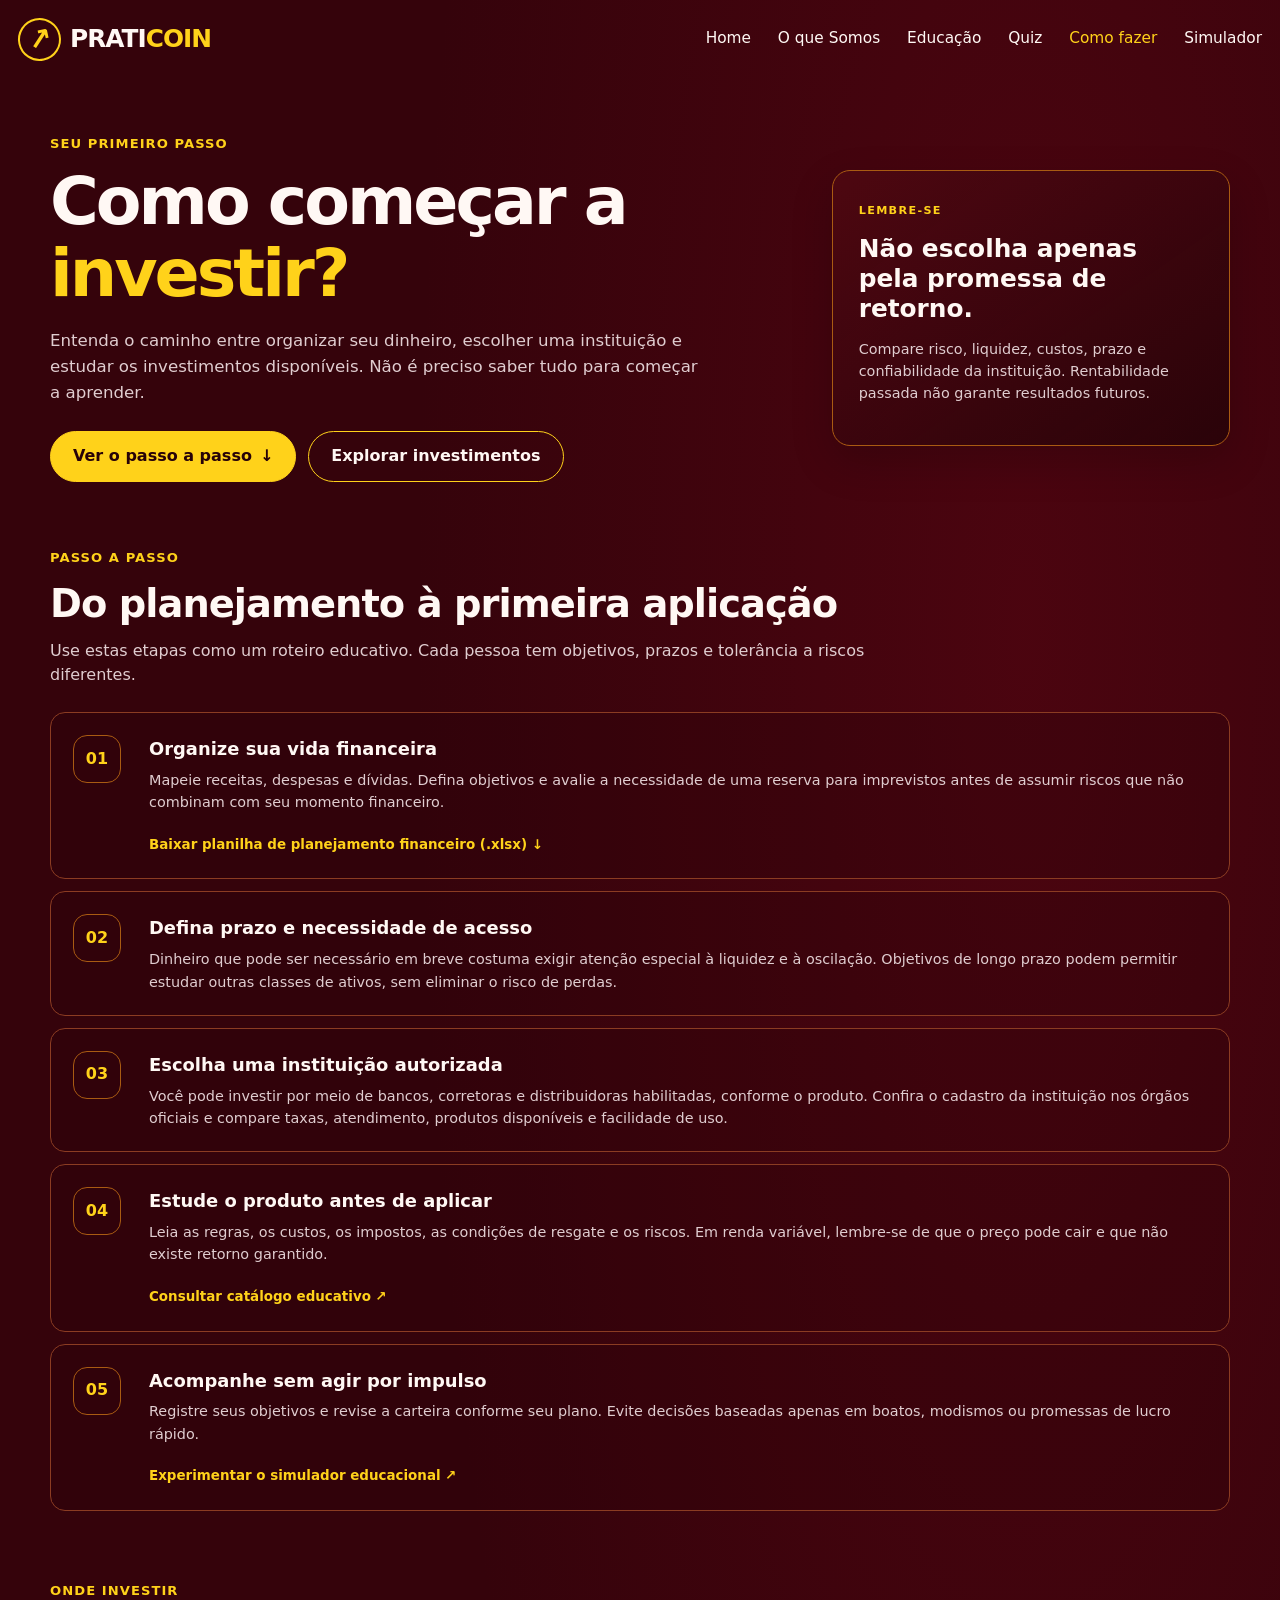
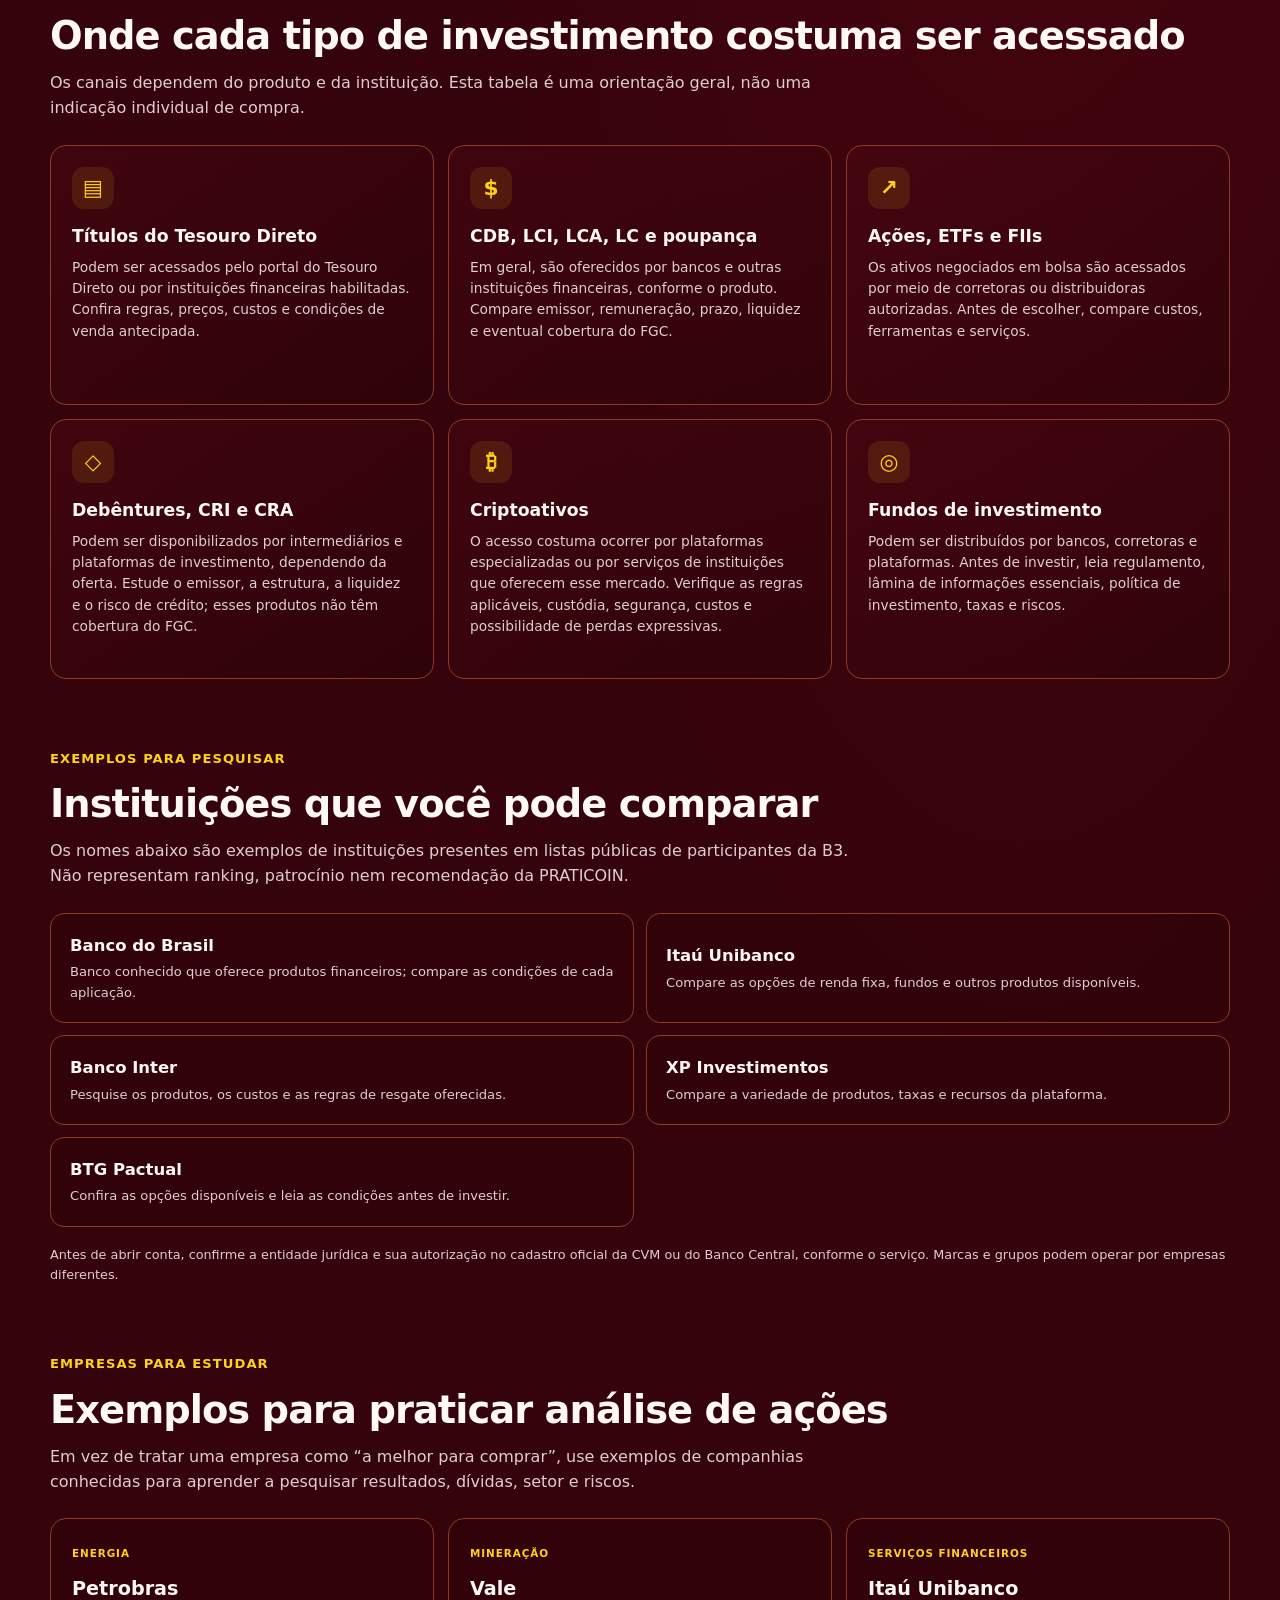
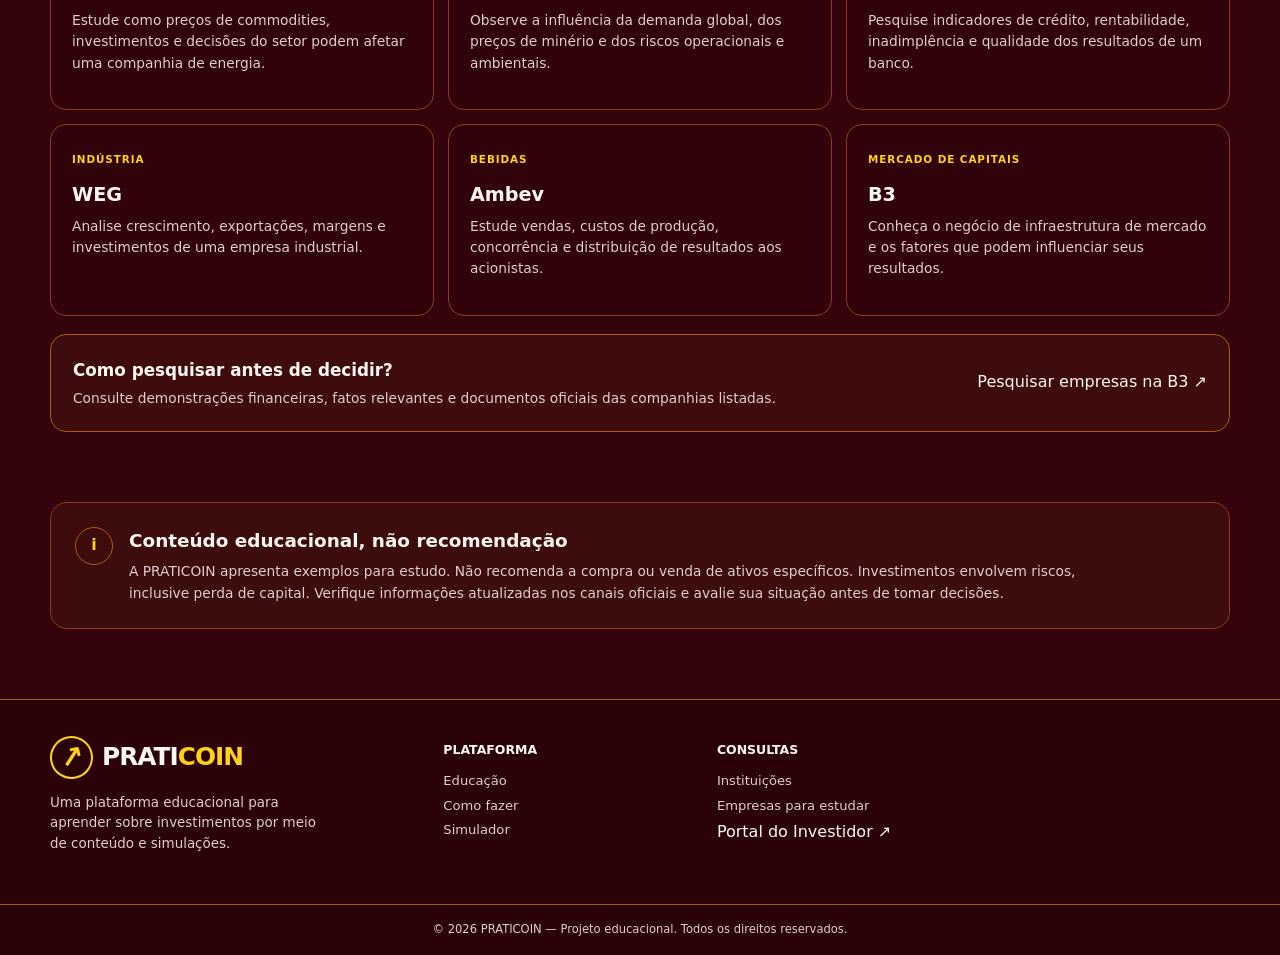
==== como-fazer.html @ 4ac31b43 "homologação" ====
<!DOCTYPE html>
<html lang="pt-BR">
<head>
  <meta charset="UTF-8">
  <meta name="viewport" content="width=device-width, initial-scale=1.0">
  <meta name="description" content="Aprenda como começar a investir, onde encontrar instituições autorizadas e como estudar empresas listadas na bolsa.">
  <title>Como fazer | PRATICOIN</title>
  <link rel="stylesheet" href="css/style.css">
  <link rel="stylesheet" href="css/como-fazer.css">
</head>
<body>
  <header class="site-header">
    <a class="brand" href="index.html" aria-label="PRATICOIN - página inicial"><span class="brand-mark" aria-hidden="true">↗</span><span>PRATI<span class="gold">COIN</span></span></a>
    <button class="menu-toggle" aria-expanded="false" aria-controls="main-nav">Menu</button>
    <nav id="main-nav" class="main-nav" aria-label="Navegação principal">
      <a href="index.html">Home</a><a href="index.html#sobre">O que Somos</a><a href="cursos.html">Educação</a><a href="quiz.html">Quiz</a><a href="como-fazer.html" aria-current="page">Como fazer</a><a href="simulador.html">Simulador</a>
    </nav>
  </header>

  <main class="section-wrap guide-main">
    <section class="guide-hero">
      <div class="guide-hero-copy">
        <p class="eyebrow">SEU PRIMEIRO PASSO</p>
        <h1>Como começar a <span class="gold">investir?</span></h1>
        <p class="lead">Entenda o caminho entre organizar seu dinheiro, escolher uma instituição e estudar os investimentos disponíveis. Não é preciso saber tudo para começar a aprender.</p>
        <div class="guide-actions"><a class="button" href="#passo-a-passo">Ver o passo a passo <span aria-hidden="true">↓</span></a><a class="button button-outline" href="cursos.html">Explorar investimentos</a></div>
      </div>
      <aside class="guide-callout">
        <span class="callout-kicker">LEMBRE-SE</span>
        <h2>Não escolha apenas pela promessa de retorno.</h2>
        <p>Compare risco, liquidez, custos, prazo e confiabilidade da instituição. Rentabilidade passada não garante resultados futuros.</p>
        
      </aside>
    </section>

    <section class="guide-section" id="passo-a-passo">
      <div class="guide-section-heading"><p class="eyebrow">PASSO A PASSO</p><h2>Do planejamento à primeira aplicação</h2><p class="section-intro">Use estas etapas como um roteiro educativo. Cada pessoa tem objetivos, prazos e tolerância a riscos diferentes.</p></div>
      <div class="steps-list">
        <article class="guide-step"><span class="guide-step-number">01</span><div><h3>Organize sua vida financeira</h3><p>Mapeie receitas, despesas e dívidas. Defina objetivos e avalie a necessidade de uma reserva para imprevistos antes de assumir riscos que não combinam com seu momento financeiro.</p><a class="text-link" href="assets/materiais/Planejamento_Financeiro_PRATICOIN.xlsx" download>Baixar planilha de planejamento financeiro (.xlsx) ↓</a></div></article>
        <article class="guide-step"><span class="guide-step-number">02</span><div><h3>Defina prazo e necessidade de acesso</h3><p>Dinheiro que pode ser necessário em breve costuma exigir atenção especial à liquidez e à oscilação. Objetivos de longo prazo podem permitir estudar outras classes de ativos, sem eliminar o risco de perdas.</p></div></article>
        <article class="guide-step"><span class="guide-step-number">03</span><div><h3>Escolha uma instituição autorizada</h3><p>Você pode investir por meio de bancos, corretoras e distribuidoras habilitadas, conforme o produto. Confira o cadastro da instituição nos órgãos oficiais e compare taxas, atendimento, produtos disponíveis e facilidade de uso.</p></div></article>
        <article class="guide-step"><span class="guide-step-number">04</span><div><h3>Estude o produto antes de aplicar</h3><p>Leia as regras, os custos, os impostos, as condições de resgate e os riscos. Em renda variável, lembre-se de que o preço pode cair e que não existe retorno garantido.</p><a class="text-link" href="cursos.html">Consultar catálogo educativo ↗</a></div></article>
        <article class="guide-step"><span class="guide-step-number">05</span><div><h3>Acompanhe sem agir por impulso</h3><p>Registre seus objetivos e revise a carteira conforme seu plano. Evite decisões baseadas apenas em boatos, modismos ou promessas de lucro rápido.</p><a class="text-link" href="simulador.html">Experimentar o simulador educacional ↗</a></div></article>
      </div>
    </section>

    <section class="guide-section" id="onde-investir">
      <div class="guide-section-heading"><p class="eyebrow">ONDE INVESTIR</p><h2>Onde cada tipo de investimento costuma ser acessado</h2><p class="section-intro">Os canais dependem do produto e da instituição. Esta tabela é uma orientação geral, não uma indicação individual de compra.</p></div>
      <div class="access-grid">
        <article class="access-card"><span class="access-icon">▤</span><h3>Títulos do Tesouro Direto</h3><p>Podem ser acessados pelo portal do Tesouro Direto ou por instituições financeiras habilitadas. Confira regras, preços, custos e condições de venda antecipada.</p></article>
        <article class="access-card"><span class="access-icon">$</span><h3>CDB, LCI, LCA, LC e poupança</h3><p>Em geral, são oferecidos por bancos e outras instituições financeiras, conforme o produto. Compare emissor, remuneração, prazo, liquidez e eventual cobertura do FGC.</p></article>
        <article class="access-card"><span class="access-icon">↗</span><h3>Ações, ETFs e FIIs</h3><p>Os ativos negociados em bolsa são acessados por meio de corretoras ou distribuidoras autorizadas. Antes de escolher, compare custos, ferramentas e serviços.</p></article>
        <article class="access-card"><span class="access-icon">◇</span><h3>Debêntures, CRI e CRA</h3><p>Podem ser disponibilizados por intermediários e plataformas de investimento, dependendo da oferta. Estude o emissor, a estrutura, a liquidez e o risco de crédito; esses produtos não têm cobertura do FGC.</p></article>
        <article class="access-card"><span class="access-icon">₿</span><h3>Criptoativos</h3><p>O acesso costuma ocorrer por plataformas especializadas ou por serviços de instituições que oferecem esse mercado. Verifique as regras aplicáveis, custódia, segurança, custos e possibilidade de perdas expressivas.</p></article>
        <article class="access-card"><span class="access-icon">◎</span><h3>Fundos de investimento</h3><p>Podem ser distribuídos por bancos, corretoras e plataformas. Antes de investir, leia regulamento, lâmina de informações essenciais, política de investimento, taxas e riscos.</p></article>
      </div>
    </section>

    <section class="guide-section" id="instituicoes">
      <div class="guide-section-heading"><p class="eyebrow">EXEMPLOS PARA PESQUISAR</p><h2>Instituições que você pode comparar</h2><p class="section-intro">Os nomes abaixo são exemplos de instituições presentes em listas públicas de participantes da B3. Não representam ranking, patrocínio nem recomendação da PRATICOIN.</p></div>
      <div class="institution-list">
        <article><div><h3>Banco do Brasil</h3><p>Banco conhecido que oferece produtos financeiros; compare as condições de cada aplicação.</p></div></article>
        <article><div><h3>Itaú Unibanco</h3><p>Compare as opções de renda fixa, fundos e outros produtos disponíveis.</p></div></article>
        <article><div><h3>Banco Inter</h3><p>Pesquise os produtos, os custos e as regras de resgate oferecidas.</p></div></article>
        <article><div><h3>XP Investimentos</h3><p>Compare a variedade de produtos, taxas e recursos da plataforma.</p></div></article>
        <article><div><h3>BTG Pactual</h3><p>Confira as opções disponíveis e leia as condições antes de investir.</p></div></article>
      </div>
      <p class="guide-note">Antes de abrir conta, confirme a entidade jurídica e sua autorização no cadastro oficial da CVM ou do Banco Central, conforme o serviço. Marcas e grupos podem operar por empresas diferentes.</p>
      
    </section>

    <section class="guide-section" id="empresas">
      <div class="guide-section-heading"><p class="eyebrow">EMPRESAS PARA ESTUDAR</p><h2>Exemplos para praticar análise de ações</h2><p class="section-intro">Em vez de tratar uma empresa como “a melhor para comprar”, use exemplos de companhias conhecidas para aprender a pesquisar resultados, dívidas, setor e riscos.</p></div>
      <div class="company-grid">
        <article class="company-card"><span class="company-sector">ENERGIA</span><h3>Petrobras</h3><p>Estude como preços de commodities, investimentos e decisões do setor podem afetar uma companhia de energia.</p></article>
        <article class="company-card"><span class="company-sector">MINERAÇÃO</span><h3>Vale</h3><p>Observe a influência da demanda global, dos preços de minério e dos riscos operacionais e ambientais.</p></article>
        <article class="company-card"><span class="company-sector">SERVIÇOS FINANCEIROS</span><h3>Itaú Unibanco</h3><p>Pesquise indicadores de crédito, rentabilidade, inadimplência e qualidade dos resultados de um banco.</p></article>
        <article class="company-card"><span class="company-sector">INDÚSTRIA</span><h3>WEG</h3><p>Analise crescimento, exportações, margens e investimentos de uma empresa industrial.</p></article>
        <article class="company-card"><span class="company-sector">BEBIDAS</span><h3>Ambev</h3><p>Estude vendas, custos de produção, concorrência e distribuição de resultados aos acionistas.</p></article>
        <article class="company-card"><span class="company-sector">MERCADO DE CAPITAIS</span><h3>B3</h3><p>Conheça o negócio de infraestrutura de mercado e os fatores que podem influenciar seus resultados.</p></article>
      </div>
      <div class="research-banner"><div><h3>Como pesquisar antes de decidir?</h3><p>Consulte demonstrações financeiras, fatos relevantes e documentos oficiais das companhias listadas.</p></div>Pesquisar empresas na B3 ↗</div>
    </section>

    <section class="guide-disclaimer"><span class="disclaimer-mark">i</span><div><h2>Conteúdo educacional, não recomendação</h2><p>A PRATICOIN apresenta exemplos para estudo. Não recomenda a compra ou venda de ativos específicos. Investimentos envolvem riscos, inclusive perda de capital. Verifique informações atualizadas nos canais oficiais e avalie sua situação antes de tomar decisões.</p></div></section>
  </main>

  <footer class="site-footer">
    <div class="footer-main section-wrap">
      <div class="footer-brand"><a class="brand" href="index.html"><span class="brand-mark" aria-hidden="true">↗</span><span>PRATI<span class="gold">COIN</span></span></a><p>Uma plataforma educacional para aprender sobre investimentos por meio de conteúdo e simulações.</p></div>
      <div><h2>PLATAFORMA</h2><a href="cursos.html">Educação</a><a href="como-fazer.html">Como fazer</a><a href="simulador.html">Simulador</a></div>
      <div><h2>CONSULTAS</h2><a href="#instituicoes">Instituições</a><a href="#empresas">Empresas para estudar</a>Portal do Investidor ↗</div>
    </div>
    <div class="footer-bottom">© <span id="current-year"></span> PRATICOIN — Projeto educacional. Todos os direitos reservados.</div>
  </footer>
  <script src="js/main.js"></script>
</body>
</html>
---- css/style.css ----
:root{--bg:#35030b;--bg-deep:#240208;--panel:#40060e;--panel-2:#4b0712;--gold:#ffd21a;--gold-dark:#a95b12;--text:#fff8f4;--muted:#e0cdd0;--line:#8b3c22;--line-soft:rgba(255,210,26,.2);--shadow:0 16px 42px rgba(0,0,0,.18);--radius:18px}*{box-sizing:border-box}html{scroll-behavior:smooth}body{margin:0;background:radial-gradient(ellipse at 80% 15%,rgba(112,7,23,.38),transparent 42%),var(--bg);color:var(--text);font-family:Inter,ui-sans-serif,system-ui,-apple-system,BlinkMacSystemFont,"Segoe UI",sans-serif;line-height:1.55}a{color:inherit;text-decoration:none}button,input{font:inherit}.gold{color:var(--gold)}.section-wrap{width:min(1180px,calc(100% - 48px));margin-inline:auto}.site-header{width:min(1280px,calc(100% - 36px));margin:auto;min-height:78px;display:flex;align-items:center;justify-content:space-between;gap:24px}.brand{display:inline-flex;align-items:center;gap:9px;font-size:clamp(1.25rem,2vw,1.55rem);font-weight:850;letter-spacing:-.04em;white-space:nowrap}.brand-mark{display:grid;place-items:center;width:43px;height:43px;border:2px solid var(--gold);border-radius:50%;color:var(--gold);font-size:1.8rem;line-height:1;transform:rotate(-12deg)}.main-nav{display:flex;align-items:center;gap:clamp(12px,2.1vw,30px);font-size:.96rem}.main-nav>a:not(.button){transition:color .2s}.main-nav>a:hover,.main-nav a[aria-current=page]{color:var(--gold)}.nav-login{border:1px solid var(--gold);border-radius:24px;padding:7px 20px}.button{display:inline-flex;align-items:center;justify-content:center;gap:8px;min-height:48px;padding:12px 22px;border:1px solid var(--gold);border-radius:999px;background:var(--gold);color:#270208;font-weight:800;transition:transform .2s,filter .2s;cursor:pointer}.button:hover{transform:translateY(-2px);filter:brightness(1.04)}.button-small{min-height:36px;padding:7px 16px;font-size:.85rem}.button-outline{background:transparent;color:var(--text)}.menu-toggle{display:none;background:transparent;border:1px solid var(--line);color:var(--text);border-radius:10px;padding:8px 12px}.hero{display:grid;grid-template-columns:minmax(0,1.2fr) minmax(340px,.9fr);gap:clamp(36px,7vw,90px);align-items:center;padding-top:38px;padding-bottom:72px}.eyebrow{margin:0 0 12px;color:var(--gold);font-size:.82rem;font-weight:850;letter-spacing:.08em}.hero h1,.page-heading h1{margin:0;max-width:720px;font-size:clamp(2.6rem,5.2vw,4.6rem);line-height:1.12;letter-spacing:-.045em}.lead{max-width:650px;color:var(--muted);font-size:1.04rem;margin:18px 0 0}.hero-actions{display:flex;gap:14px;flex-wrap:wrap;margin-top:28px}.stats{display:flex;gap:32px;flex-wrap:wrap;margin-top:40px}.stats div{display:grid;gap:3px}.stats strong{font-size:1.5rem;line-height:1.2}.stats span{font-size:.78rem;color:var(--muted)}.micro-note{font-size:.68rem;color:#c5a9ad;margin:12px 0 0}.portfolio-preview{border:1px solid var(--gold-dark);border-radius:18px;background:linear-gradient(145deg,rgba(78,8,17,.9),rgba(38,2,8,.86));padding:24px;box-shadow:var(--shadow);min-width:0}.preview-top{display:flex;align-items:center;justify-content:space-between;gap:12px;font-size:.88rem}.growth-pill{background:rgba(255,210,26,.12);color:var(--gold);border-radius:999px;padding:4px 10px;font-size:.78rem}.preview-total{display:block;font-size:clamp(1.65rem,3vw,2.1rem);margin:12px 0}.chart-wrap{width:100%;margin:8px 0}.chart-wrap svg{display:block;width:100%;height:auto}.mini-allocation{display:grid;grid-template-columns:repeat(3,1fr);gap:8px}.mini-allocation div{border:1px solid var(--line);border-radius:12px;padding:8px}.mini-allocation span{display:block;font-size:.65rem;color:var(--muted)}.mini-allocation strong{font-size:1.2rem}.steps-section{padding:0 0 82px}.steps-section h2,.cta h2,.education-section h2,.materials-panel h2,.profile-learning h2,.sim-input-card h2,.results-section h2,.sim-chart-card h2{margin:0;font-size:clamp(1.7rem,3.2vw,2.45rem);line-height:1.2;letter-spacing:-.025em}.section-intro{color:var(--muted);max-width:760px;margin:14px 0 26px}.steps-grid{display:grid;grid-template-columns:repeat(3,1fr);gap:16px}.step-card{position:relative;min-height:210px;padding:22px;border:1px solid var(--line);border-radius:15px;background:rgba(40,2,8,.28);overflow:hidden}.step-icon{display:grid;place-items:center;width:44px;height:44px;border-radius:10px;background:rgba(255,175,0,.18);color:var(--gold);font-size:1.6rem}.step-number{position:absolute;right:16px;top:8px;color:rgba(255,210,26,.15);font-size:2.6rem;font-weight:900}.step-card h3{margin:12px 0 5px;font-size:1.15rem}.step-card p{margin:0;color:var(--muted);font-size:.88rem}.text-link{display:inline-block;margin-top:12px;color:var(--gold);font-weight:750;font-size:.88rem}.cta{margin-bottom:68px;padding:36px 24px;text-align:center;border:1px solid var(--gold);border-radius:28px;background:radial-gradient(circle at 20% 30%,rgba(255,210,26,.09),transparent 18%),radial-gradient(circle at 80% 70%,rgba(255,210,26,.08),transparent 16%),rgba(36,2,8,.22)}.cta h2{max-width:640px;margin-inline:auto;font-size:clamp(1.8rem,4vw,2.8rem)}.cta p:not(.eyebrow){color:var(--muted);margin:14px auto 22px;max-width:540px}.site-footer{border-top:1px solid var(--gold-dark);background:rgba(28,1,6,.42)}.footer-main{display:grid;grid-template-columns:1.5fr repeat(3,1fr);gap:34px;padding-block:36px}.footer-brand p{max-width:270px;color:var(--muted);font-size:.84rem}.footer-main h2{font-size:.78rem;margin:4px 0 8px}.footer-main>div:not(.footer-brand){display:flex;flex-direction:column;align-items:flex-start;gap:4px}.footer-main>div>a:not(.brand){font-size:.82rem;color:var(--muted)}.footer-main a:hover{color:var(--gold)}.footer-bottom{text-align:center;padding:16px 20px;border-top:1px solid var(--gold-dark);font-size:.72rem;color:var(--muted)}.page-main{padding-top:44px;padding-bottom:76px}.page-heading{max-width:850px;margin-bottom:46px}.page-heading h1{font-size:clamp(2.3rem,4.8vw,4rem)}.page-heading .lead{max-width:760px}.status-note{color:var(--gold);border:1px solid var(--line);border-radius:999px;padding:7px 12px;font-size:.75rem;white-space:nowrap}.section-heading-row{display:flex;align-items:flex-end;justify-content:space-between;gap:20px;margin-bottom:24px}.section-heading-row .eyebrow{margin-bottom:6px}.section-heading-row h2{font-size:clamp(1.5rem,2.8vw,2rem)}.form-error{color:#ffd6d6;margin:12px 0 0}.disclaimer,.chart-note{font-size:.78rem;color:#c5a9ad;line-height:1.6}.disclaimer{margin:22px 0 0;padding:16px;border-left:3px solid var(--gold-dark);background:rgba(0,0,0,.12)}@media(max-width:900px){.site-header{flex-wrap:wrap;padding-block:12px}.menu-toggle{display:block}.main-nav{display:none;order:3;width:100%;flex-direction:column;align-items:stretch;padding:12px 0 18px;gap:8px}.main-nav.is-open{display:flex}.main-nav>a{padding:9px 12px}.main-nav .button{align-self:flex-start}.hero{grid-template-columns:1fr;padding-top:28px}.portfolio-preview{max-width:600px}.footer-main{grid-template-columns:repeat(2,1fr)}}@media(max-width:620px){.section-wrap{width:min(100% - 30px,1180px)}.hero{padding-bottom:54px}.hero h1{font-size:clamp(2.4rem,12vw,3.5rem)}.hero-actions{align-items:stretch;flex-direction:column}.hero-actions .button{width:100%}.stats{gap:18px;justify-content:space-between}.stats strong{font-size:1.15rem}.steps-grid{grid-template-columns:1fr}.steps-section{padding-bottom:56px}.cta{margin-bottom:44px;padding:28px 18px;border-radius:20px}.footer-main{gap:24px 16px;padding-block:28px}.footer-brand{grid-column:1/-1}.portfolio-preview{padding:17px}.page-main{padding-top:30px}.section-heading-row{align-items:flex-start;flex-direction:column}.mini-allocation strong{font-size:1rem}}@media(prefers-reduced-motion:reduce){html{scroll-behavior:auto}*,*::before,*::after{transition:none!important;animation:none!important}}
---- css/como-fazer.css ----
/* Página dedicada Como fazer — identidade visual compartilhada com a PRATICOIN. */
.guide-main{padding-top:38px;padding-bottom:70px}.guide-hero{display:grid;grid-template-columns:minmax(0,1.3fr) minmax(300px,.7fr);gap:42px;align-items:center;padding:18px 0 66px}.guide-hero h1{margin:0;max-width:760px;font-size:clamp(2.6rem,5.2vw,4.5rem);line-height:1.08;letter-spacing:-.045em}.guide-actions{display:flex;gap:12px;flex-wrap:wrap;margin-top:26px}.guide-callout{padding:26px;border:1px solid var(--gold-dark);border-radius:18px;background:linear-gradient(145deg,rgba(78,8,17,.9),rgba(38,2,8,.86));box-shadow:var(--shadow)}.callout-kicker{color:var(--gold);font-size:.7rem;font-weight:850;letter-spacing:.12em}.guide-callout h2{margin:12px 0 8px;font-size:1.55rem;line-height:1.2}.guide-callout p{color:var(--muted);font-size:.9rem}.text-link{display:inline-flex;gap:6px;align-items:center;color:var(--gold);font-size:.84rem;font-weight:800}.text-link:hover{color:#fff}.guide-section{margin:0 0 70px;scroll-margin-top:24px}.guide-section-heading{margin-bottom:24px}.guide-section-heading h2{margin:0;font-size:clamp(1.65rem,3.2vw,2.4rem);line-height:1.2;letter-spacing:-.025em}.guide-section-heading .section-intro{margin:12px 0 0;max-width:820px}.steps-list{display:grid;gap:12px}.guide-step{display:grid;grid-template-columns:58px 1fr;gap:18px;padding:22px;border:1px solid var(--line);border-radius:15px;background:rgba(40,2,8,.28)}.guide-step-number{display:grid;place-items:center;width:48px;height:48px;border:1px solid var(--gold-dark);border-radius:14px;color:var(--gold);font-weight:900}.guide-step h3{margin:0 0 6px;font-size:1.12rem}.guide-step p{margin:0 0 9px;color:var(--muted);font-size:.9rem}.guide-step p:last-child{margin-bottom:0}.access-grid{display:grid;grid-template-columns:repeat(3,minmax(0,1fr));gap:14px}.access-card{padding:21px;border:1px solid var(--line);border-radius:16px;background:linear-gradient(145deg,rgba(75,7,18,.5),rgba(36,2,8,.4));min-height:260px}.access-icon{display:grid;place-items:center;width:42px;height:42px;border-radius:12px;background:rgba(255,210,26,.1);color:var(--gold);font-size:1.35rem;font-weight:850}.access-card h3{margin:14px 0 7px;font-size:1.08rem}.access-card p{color:var(--muted);font-size:.86rem;margin:0 0 14px}.institution-list{display:grid;grid-template-columns:repeat(2,minmax(0,1fr));gap:12px}.institution-list article{display:flex;align-items:center;justify-content:space-between;gap:20px;padding:19px;border:1px solid var(--line);border-radius:14px;background:rgba(40,2,8,.28)}.institution-list h3{margin:0 0 4px;font-size:1.03rem}.institution-list p{margin:0;color:var(--muted);font-size:.82rem}.institution-link{flex:none;color:var(--gold);font-size:.8rem;font-weight:800}.guide-note{color:var(--muted);font-size:.8rem;margin:18px 0}.company-grid{display:grid;grid-template-columns:repeat(3,minmax(0,1fr));gap:14px}.company-card{padding:21px;border:1px solid var(--line);border-radius:16px;background:rgba(40,2,8,.3)}.company-sector{display:inline-block;color:var(--gold);font-size:.65rem;letter-spacing:.09em;font-weight:900}.company-card h3{margin:9px 0 6px;font-size:1.2rem}.company-card p{margin:0 0 14px;color:var(--muted);font-size:.86rem}.company-card a{color:var(--gold);font-size:.8rem;font-weight:800}.company-card a:hover,.institution-link:hover{color:#fff}.research-banner{display:flex;justify-content:space-between;align-items:center;gap:24px;margin-top:18px;padding:22px;border:1px solid var(--gold-dark);border-radius:16px;background:rgba(255,210,26,.045)}.research-banner h3{margin:0 0 5px;font-size:1.05rem}.research-banner p{margin:0;color:var(--muted);font-size:.86rem}.research-banner .button{flex:none}.guide-disclaimer{display:flex;align-items:flex-start;gap:16px;padding:24px;border:1px solid var(--line);border-radius:17px;background:rgba(255,210,26,.04)}.disclaimer-mark{display:grid;place-items:center;flex:none;width:38px;height:38px;border:1px solid var(--gold-dark);border-radius:50%;color:var(--gold);font-weight:900}.guide-disclaimer h2{margin:0 0 6px;font-size:1.15rem}.guide-disclaimer p{margin:0;color:var(--muted);font-size:.86rem;max-width:950px}.site-footer{margin-top:0}@media(max-width:900px){.guide-hero{grid-template-columns:1fr;gap:26px}.guide-callout{max-width:680px}.access-grid,.company-grid{grid-template-columns:repeat(2,minmax(0,1fr))}}@media(max-width:620px){.guide-main{padding-top:25px;padding-bottom:46px}.guide-hero{padding-bottom:48px}.guide-hero h1{font-size:clamp(2.3rem,10vw,3.2rem)}.guide-section{margin-bottom:52px}.guide-step{grid-template-columns:42px 1fr;gap:12px;padding:16px}.guide-step-number{width:38px;height:38px;border-radius:11px}.access-grid,.company-grid,.institution-list{grid-template-columns:1fr}.institution-list article{align-items:flex-start;flex-direction:column;gap:10px}.research-banner{align-items:stretch;flex-direction:column}.research-banner .button{width:100%}.guide-callout{padding:21px}.guide-disclaimer{padding:19px;gap:12px}}
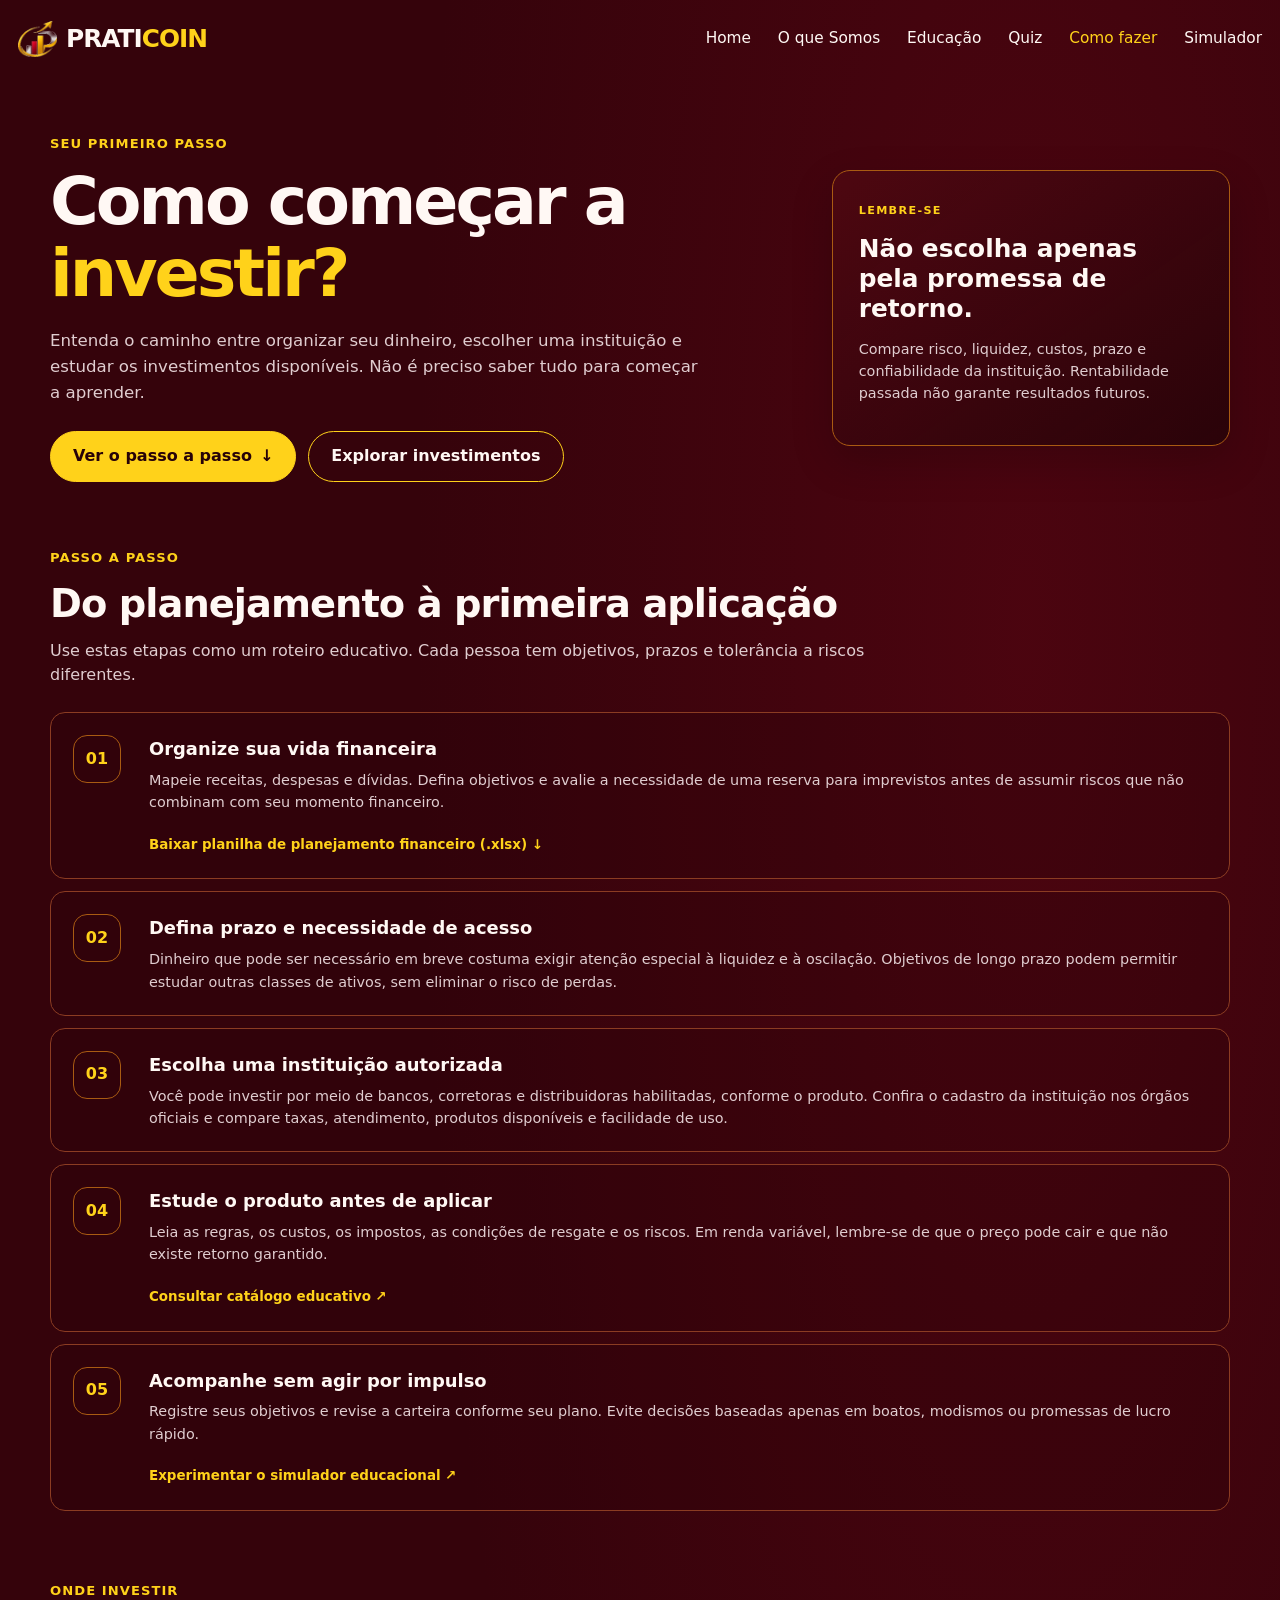
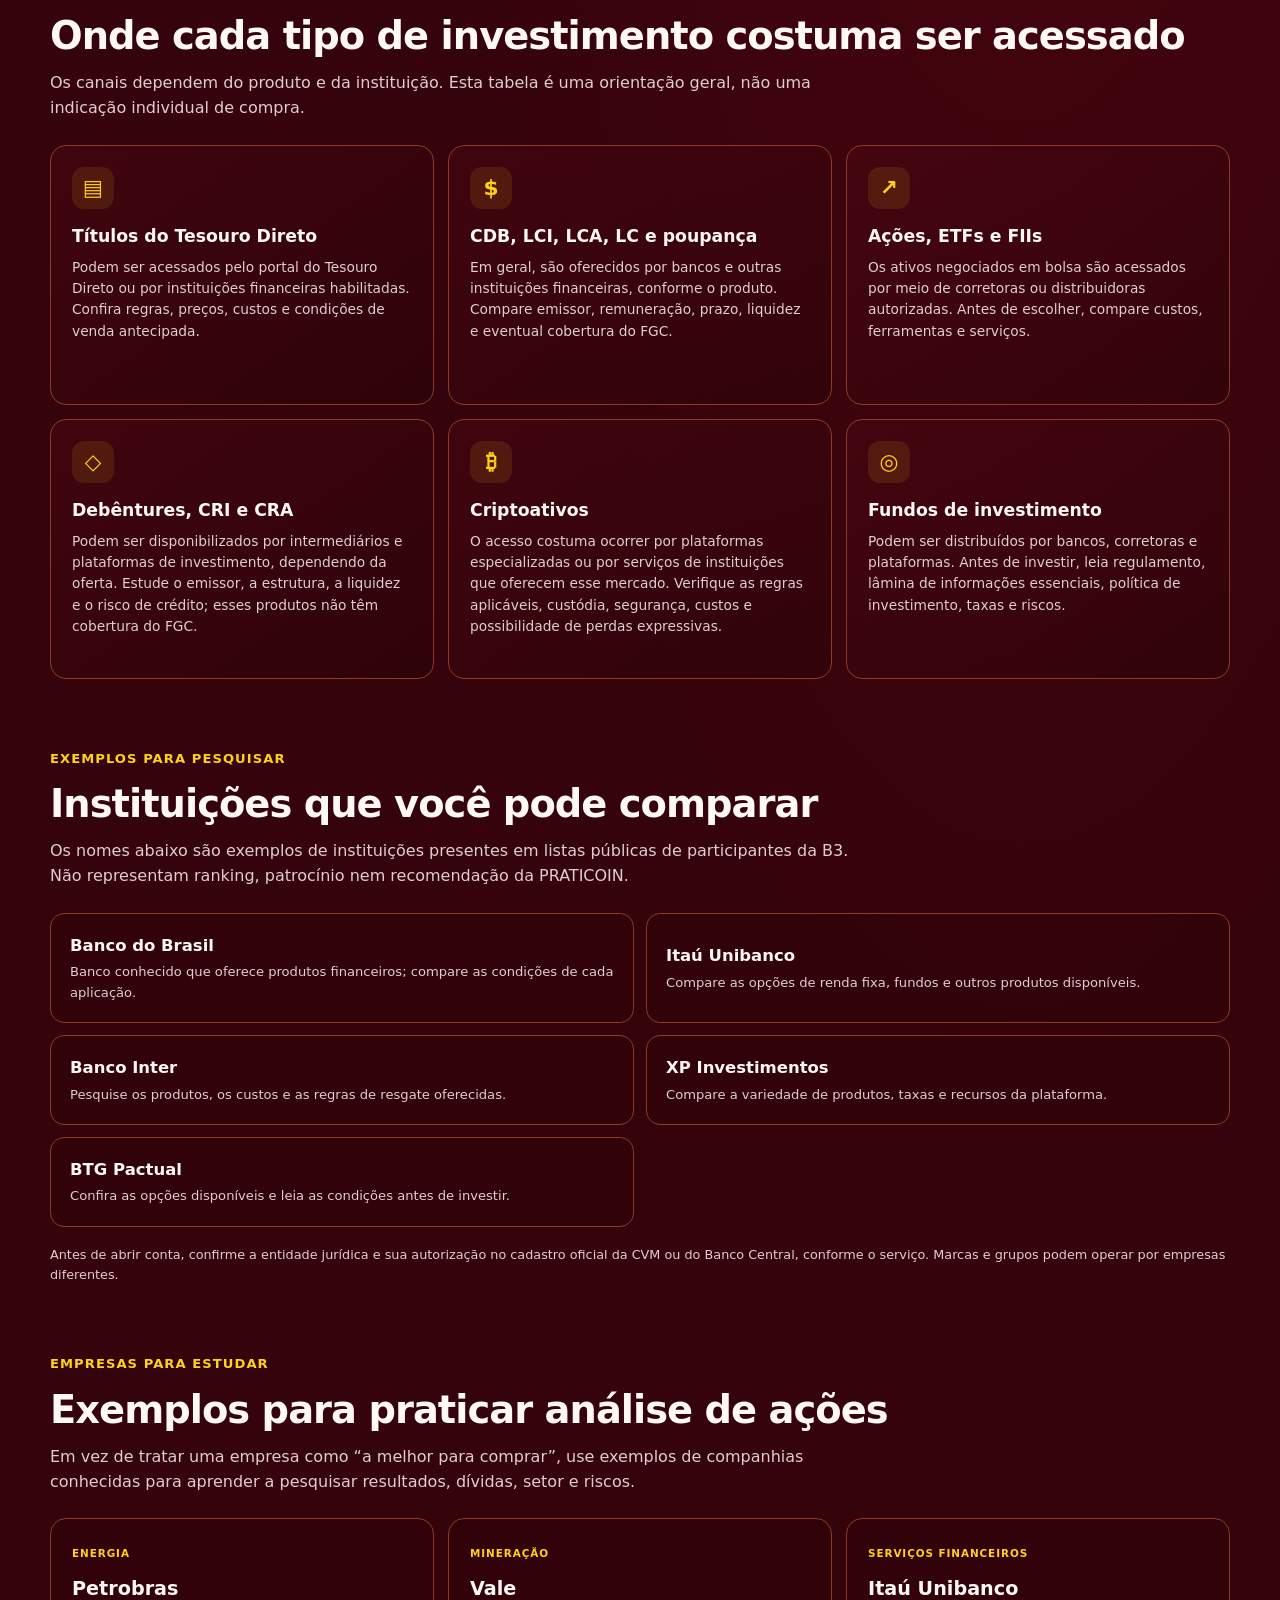
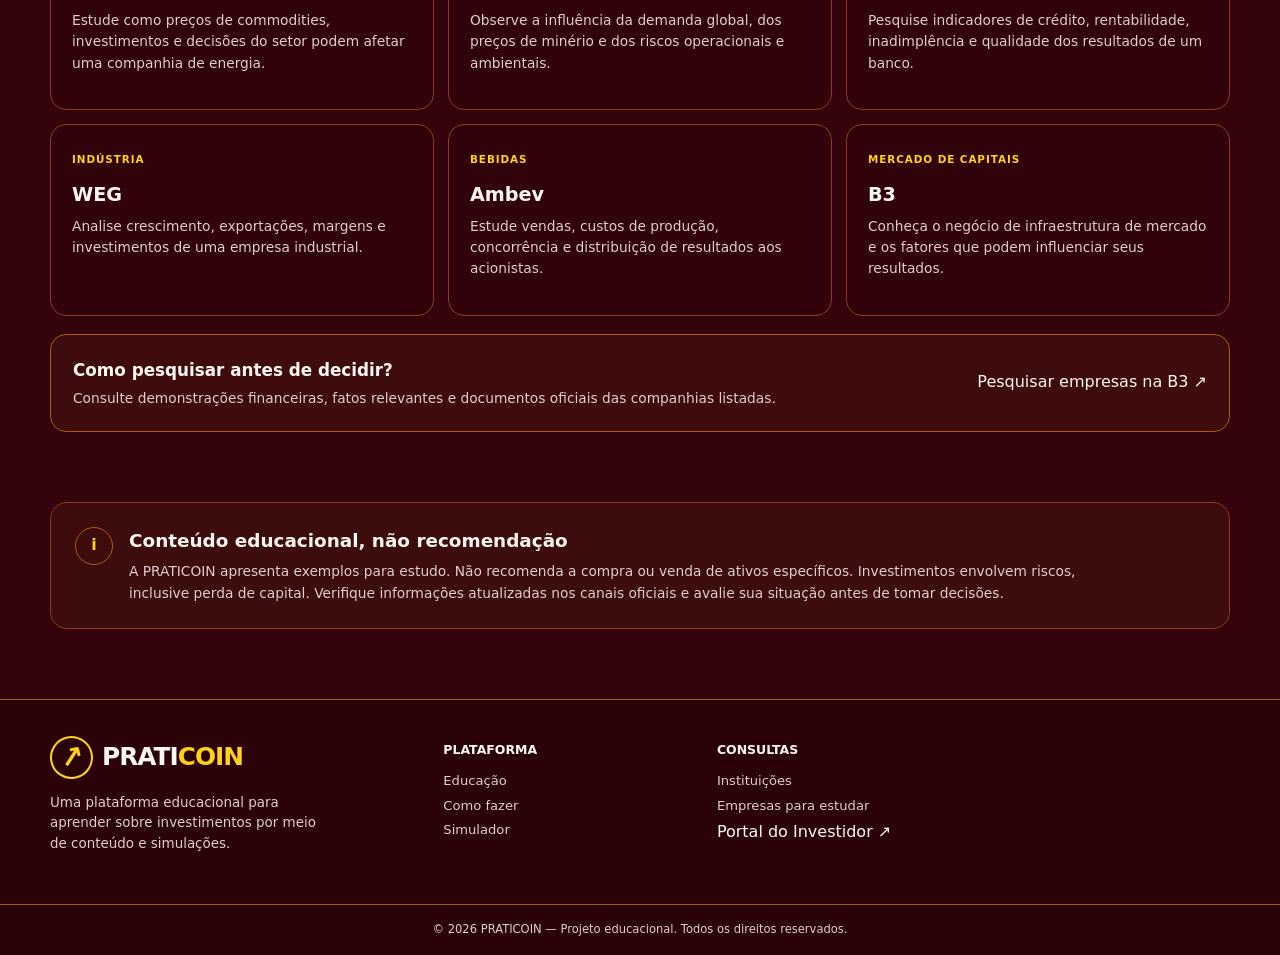
==== commit 7160a536: "atualizações no dash e logo navbar" ====
--- a/como-fazer.html
+++ b/como-fazer.html
@@ -10,7 +10,7 @@
 </head>
 <body>
   <header class="site-header">
-    <a class="brand" href="index.html" aria-label="PRATICOIN - página inicial"><span class="brand-mark" aria-hidden="true">↗</span><span>PRATI<span class="gold">COIN</span></span></a>
+    <a class="brand" href="index.html" aria-label="PRATICOIN - página inicial"><img class="brand-logo" src="assets/img/praticoin-simbolo.png" alt="" aria-hidden="true"><span>PRATI<span class="gold">COIN</span></span></a>
     <button class="menu-toggle" aria-expanded="false" aria-controls="main-nav">Menu</button>
     <nav id="main-nav" class="main-nav" aria-label="Navegação principal">
       <a href="index.html">Home</a><a href="index.html#sobre">O que Somos</a><a href="cursos.html">Educação</a><a href="quiz.html">Quiz</a><a href="como-fazer.html" aria-current="page">Como fazer</a><a href="simulador.html">Simulador</a>
--- a/css/style.css
+++ b/css/style.css
@@ -1 +1,4 @@
-:root{--bg:#35030b;--bg-deep:#240208;--panel:#40060e;--panel-2:#4b0712;--gold:#ffd21a;--gold-dark:#a95b12;--text:#fff8f4;--muted:#e0cdd0;--line:#8b3c22;--line-soft:rgba(255,210,26,.2);--shadow:0 16px 42px rgba(0,0,0,.18);--radius:18px}*{box-sizing:border-box}html{scroll-behavior:smooth}body{margin:0;background:radial-gradient(ellipse at 80% 15%,rgba(112,7,23,.38),transparent 42%),var(--bg);color:var(--text);font-family:Inter,ui-sans-serif,system-ui,-apple-system,BlinkMacSystemFont,"Segoe UI",sans-serif;line-height:1.55}a{color:inherit;text-decoration:none}button,input{font:inherit}.gold{color:var(--gold)}.section-wrap{width:min(1180px,calc(100% - 48px));margin-inline:auto}.site-header{width:min(1280px,calc(100% - 36px));margin:auto;min-height:78px;display:flex;align-items:center;justify-content:space-between;gap:24px}.brand{display:inline-flex;align-items:center;gap:9px;font-size:clamp(1.25rem,2vw,1.55rem);font-weight:850;letter-spacing:-.04em;white-space:nowrap}.brand-mark{display:grid;place-items:center;width:43px;height:43px;border:2px solid var(--gold);border-radius:50%;color:var(--gold);font-size:1.8rem;line-height:1;transform:rotate(-12deg)}.main-nav{display:flex;align-items:center;gap:clamp(12px,2.1vw,30px);font-size:.96rem}.main-nav>a:not(.button){transition:color .2s}.main-nav>a:hover,.main-nav a[aria-current=page]{color:var(--gold)}.nav-login{border:1px solid var(--gold);border-radius:24px;padding:7px 20px}.button{display:inline-flex;align-items:center;justify-content:center;gap:8px;min-height:48px;padding:12px 22px;border:1px solid var(--gold);border-radius:999px;background:var(--gold);color:#270208;font-weight:800;transition:transform .2s,filter .2s;cursor:pointer}.button:hover{transform:translateY(-2px);filter:brightness(1.04)}.button-small{min-height:36px;padding:7px 16px;font-size:.85rem}.button-outline{background:transparent;color:var(--text)}.menu-toggle{display:none;background:transparent;border:1px solid var(--line);color:var(--text);border-radius:10px;padding:8px 12px}.hero{display:grid;grid-template-columns:minmax(0,1.2fr) minmax(340px,.9fr);gap:clamp(36px,7vw,90px);align-items:center;padding-top:38px;padding-bottom:72px}.eyebrow{margin:0 0 12px;color:var(--gold);font-size:.82rem;font-weight:850;letter-spacing:.08em}.hero h1,.page-heading h1{margin:0;max-width:720px;font-size:clamp(2.6rem,5.2vw,4.6rem);line-height:1.12;letter-spacing:-.045em}.lead{max-width:650px;color:var(--muted);font-size:1.04rem;margin:18px 0 0}.hero-actions{display:flex;gap:14px;flex-wrap:wrap;margin-top:28px}.stats{display:flex;gap:32px;flex-wrap:wrap;margin-top:40px}.stats div{display:grid;gap:3px}.stats strong{font-size:1.5rem;line-height:1.2}.stats span{font-size:.78rem;color:var(--muted)}.micro-note{font-size:.68rem;color:#c5a9ad;margin:12px 0 0}.portfolio-preview{border:1px solid var(--gold-dark);border-radius:18px;background:linear-gradient(145deg,rgba(78,8,17,.9),rgba(38,2,8,.86));padding:24px;box-shadow:var(--shadow);min-width:0}.preview-top{display:flex;align-items:center;justify-content:space-between;gap:12px;font-size:.88rem}.growth-pill{background:rgba(255,210,26,.12);color:var(--gold);border-radius:999px;padding:4px 10px;font-size:.78rem}.preview-total{display:block;font-size:clamp(1.65rem,3vw,2.1rem);margin:12px 0}.chart-wrap{width:100%;margin:8px 0}.chart-wrap svg{display:block;width:100%;height:auto}.mini-allocation{display:grid;grid-template-columns:repeat(3,1fr);gap:8px}.mini-allocation div{border:1px solid var(--line);border-radius:12px;padding:8px}.mini-allocation span{display:block;font-size:.65rem;color:var(--muted)}.mini-allocation strong{font-size:1.2rem}.steps-section{padding:0 0 82px}.steps-section h2,.cta h2,.education-section h2,.materials-panel h2,.profile-learning h2,.sim-input-card h2,.results-section h2,.sim-chart-card h2{margin:0;font-size:clamp(1.7rem,3.2vw,2.45rem);line-height:1.2;letter-spacing:-.025em}.section-intro{color:var(--muted);max-width:760px;margin:14px 0 26px}.steps-grid{display:grid;grid-template-columns:repeat(3,1fr);gap:16px}.step-card{position:relative;min-height:210px;padding:22px;border:1px solid var(--line);border-radius:15px;background:rgba(40,2,8,.28);overflow:hidden}.step-icon{display:grid;place-items:center;width:44px;height:44px;border-radius:10px;background:rgba(255,175,0,.18);color:var(--gold);font-size:1.6rem}.step-number{position:absolute;right:16px;top:8px;color:rgba(255,210,26,.15);font-size:2.6rem;font-weight:900}.step-card h3{margin:12px 0 5px;font-size:1.15rem}.step-card p{margin:0;color:var(--muted);font-size:.88rem}.text-link{display:inline-block;margin-top:12px;color:var(--gold);font-weight:750;font-size:.88rem}.cta{margin-bottom:68px;padding:36px 24px;text-align:center;border:1px solid var(--gold);border-radius:28px;background:radial-gradient(circle at 20% 30%,rgba(255,210,26,.09),transparent 18%),radial-gradient(circle at 80% 70%,rgba(255,210,26,.08),transparent 16%),rgba(36,2,8,.22)}.cta h2{max-width:640px;margin-inline:auto;font-size:clamp(1.8rem,4vw,2.8rem)}.cta p:not(.eyebrow){color:var(--muted);margin:14px auto 22px;max-width:540px}.site-footer{border-top:1px solid var(--gold-dark);background:rgba(28,1,6,.42)}.footer-main{display:grid;grid-template-columns:1.5fr repeat(3,1fr);gap:34px;padding-block:36px}.footer-brand p{max-width:270px;color:var(--muted);font-size:.84rem}.footer-main h2{font-size:.78rem;margin:4px 0 8px}.footer-main>div:not(.footer-brand){display:flex;flex-direction:column;align-items:flex-start;gap:4px}.footer-main>div>a:not(.brand){font-size:.82rem;color:var(--muted)}.footer-main a:hover{color:var(--gold)}.footer-bottom{text-align:center;padding:16px 20px;border-top:1px solid var(--gold-dark);font-size:.72rem;color:var(--muted)}.page-main{padding-top:44px;padding-bottom:76px}.page-heading{max-width:850px;margin-bottom:46px}.page-heading h1{font-size:clamp(2.3rem,4.8vw,4rem)}.page-heading .lead{max-width:760px}.status-note{color:var(--gold);border:1px solid var(--line);border-radius:999px;padding:7px 12px;font-size:.75rem;white-space:nowrap}.section-heading-row{display:flex;align-items:flex-end;justify-content:space-between;gap:20px;margin-bottom:24px}.section-heading-row .eyebrow{margin-bottom:6px}.section-heading-row h2{font-size:clamp(1.5rem,2.8vw,2rem)}.form-error{color:#ffd6d6;margin:12px 0 0}.disclaimer,.chart-note{font-size:.78rem;color:#c5a9ad;line-height:1.6}.disclaimer{margin:22px 0 0;padding:16px;border-left:3px solid var(--gold-dark);background:rgba(0,0,0,.12)}@media(max-width:900px){.site-header{flex-wrap:wrap;padding-block:12px}.menu-toggle{display:block}.main-nav{display:none;order:3;width:100%;flex-direction:column;align-items:stretch;padding:12px 0 18px;gap:8px}.main-nav.is-open{display:flex}.main-nav>a{padding:9px 12px}.main-nav .button{align-self:flex-start}.hero{grid-template-columns:1fr;padding-top:28px}.portfolio-preview{max-width:600px}.footer-main{grid-template-columns:repeat(2,1fr)}}@media(max-width:620px){.section-wrap{width:min(100% - 30px,1180px)}.hero{padding-bottom:54px}.hero h1{font-size:clamp(2.4rem,12vw,3.5rem)}.hero-actions{align-items:stretch;flex-direction:column}.hero-actions .button{width:100%}.stats{gap:18px;justify-content:space-between}.stats strong{font-size:1.15rem}.steps-grid{grid-template-columns:1fr}.steps-section{padding-bottom:56px}.cta{margin-bottom:44px;padding:28px 18px;border-radius:20px}.footer-main{gap:24px 16px;padding-block:28px}.footer-brand{grid-column:1/-1}.portfolio-preview{padding:17px}.page-main{padding-top:30px}.section-heading-row{align-items:flex-start;flex-direction:column}.mini-allocation strong{font-size:1rem}}@media(prefers-reduced-motion:reduce){html{scroll-behavior:auto}*,*::before,*::after{transition:none!important;animation:none!important}}+:root{--bg:#35030b;--bg-deep:#240208;--panel:#40060e;--panel-2:#4b0712;--gold:#ffd21a;--gold-dark:#a95b12;--text:#fff8f4;--muted:#e0cdd0;--line:#8b3c22;--line-soft:rgba(255,210,26,.2);--shadow:0 16px 42px rgba(0,0,0,.18);--radius:18px}*{box-sizing:border-box}html{scroll-behavior:smooth}body{margin:0;background:radial-gradient(ellipse at 80% 15%,rgba(112,7,23,.38),transparent 42%),var(--bg);color:var(--text);font-family:Inter,ui-sans-serif,system-ui,-apple-system,BlinkMacSystemFont,"Segoe UI",sans-serif;line-height:1.55}a{color:inherit;text-decoration:none}button,input{font:inherit}.gold{color:var(--gold)}.section-wrap{width:min(1180px,calc(100% - 48px));margin-inline:auto}.site-header{width:min(1280px,calc(100% - 36px));margin:auto;min-height:78px;display:flex;align-items:center;justify-content:space-between;gap:24px}.brand{display:inline-flex;align-items:center;gap:9px;font-size:clamp(1.25rem,2vw,1.55rem);font-weight:850;letter-spacing:-.04em;white-space:nowrap}.brand-mark{display:grid;place-items:center;width:43px;height:43px;border:2px solid var(--gold);border-radius:50%;color:var(--gold);font-size:1.8rem;line-height:1;transform:rotate(-12deg)}.main-nav{display:flex;align-items:center;gap:clamp(12px,2.1vw,30px);font-size:.96rem}.main-nav>a:not(.button){transition:color .2s}.main-nav>a:hover,.main-nav a[aria-current=page]{color:var(--gold)}.nav-login{border:1px solid var(--gold);border-radius:24px;padding:7px 20px}.button{display:inline-flex;align-items:center;justify-content:center;gap:8px;min-height:48px;padding:12px 22px;border:1px solid var(--gold);border-radius:999px;background:var(--gold);color:#270208;font-weight:800;transition:transform .2s,filter .2s;cursor:pointer}.button:hover{transform:translateY(-2px);filter:brightness(1.04)}.button-small{min-height:36px;padding:7px 16px;font-size:.85rem}.button-outline{background:transparent;color:var(--text)}.menu-toggle{display:none;background:transparent;border:1px solid var(--line);color:var(--text);border-radius:10px;padding:8px 12px}.hero{display:grid;grid-template-columns:minmax(0,1.2fr) minmax(340px,.9fr);gap:clamp(36px,7vw,90px);align-items:center;padding-top:38px;padding-bottom:72px}.eyebrow{margin:0 0 12px;color:var(--gold);font-size:.82rem;font-weight:850;letter-spacing:.08em}.hero h1,.page-heading h1{margin:0;max-width:720px;font-size:clamp(2.6rem,5.2vw,4.6rem);line-height:1.12;letter-spacing:-.045em}.lead{max-width:650px;color:var(--muted);font-size:1.04rem;margin:18px 0 0}.hero-actions{display:flex;gap:14px;flex-wrap:wrap;margin-top:28px}.stats{display:flex;gap:32px;flex-wrap:wrap;margin-top:40px}.stats div{display:grid;gap:3px}.stats strong{font-size:1.5rem;line-height:1.2}.stats span{font-size:.78rem;color:var(--muted)}.micro-note{font-size:.68rem;color:#c5a9ad;margin:12px 0 0}.portfolio-preview{border:1px solid var(--gold-dark);border-radius:18px;background:linear-gradient(145deg,rgba(78,8,17,.9),rgba(38,2,8,.86));padding:24px;box-shadow:var(--shadow);min-width:0}.preview-top{display:flex;align-items:center;justify-content:space-between;gap:12px;font-size:.88rem}.growth-pill{background:rgba(255,210,26,.12);color:var(--gold);border-radius:999px;padding:4px 10px;font-size:.78rem}.preview-total{display:block;font-size:clamp(1.65rem,3vw,2.1rem);margin:12px 0}.chart-wrap{width:100%;margin:8px 0}.chart-wrap svg{display:block;width:100%;height:auto}.mini-allocation{display:grid;grid-template-columns:repeat(3,1fr);gap:8px}.mini-allocation div{border:1px solid var(--line);border-radius:12px;padding:8px}.mini-allocation span{display:block;font-size:.65rem;color:var(--muted)}.mini-allocation strong{font-size:1.2rem}.steps-section{padding:0 0 82px}.steps-section h2,.cta h2,.education-section h2,.materials-panel h2,.profile-learning h2,.sim-input-card h2,.results-section h2,.sim-chart-card h2{margin:0;font-size:clamp(1.7rem,3.2vw,2.45rem);line-height:1.2;letter-spacing:-.025em}.section-intro{color:var(--muted);max-width:760px;margin:14px 0 26px}.steps-grid{display:grid;grid-template-columns:repeat(3,1fr);gap:16px}.step-card{position:relative;min-height:210px;padding:22px;border:1px solid var(--line);border-radius:15px;background:rgba(40,2,8,.28);overflow:hidden}.step-icon{display:grid;place-items:center;width:44px;height:44px;border-radius:10px;background:rgba(255,175,0,.18);color:var(--gold);font-size:1.6rem}.step-number{position:absolute;right:16px;top:8px;color:rgba(255,210,26,.15);font-size:2.6rem;font-weight:900}.step-card h3{margin:12px 0 5px;font-size:1.15rem}.step-card p{margin:0;color:var(--muted);font-size:.88rem}.text-link{display:inline-block;margin-top:12px;color:var(--gold);font-weight:750;font-size:.88rem}.cta{margin-bottom:68px;padding:36px 24px;text-align:center;border:1px solid var(--gold);border-radius:28px;background:radial-gradient(circle at 20% 30%,rgba(255,210,26,.09),transparent 18%),radial-gradient(circle at 80% 70%,rgba(255,210,26,.08),transparent 16%),rgba(36,2,8,.22)}.cta h2{max-width:640px;margin-inline:auto;font-size:clamp(1.8rem,4vw,2.8rem)}.cta p:not(.eyebrow){color:var(--muted);margin:14px auto 22px;max-width:540px}.site-footer{border-top:1px solid var(--gold-dark);background:rgba(28,1,6,.42)}.footer-main{display:grid;grid-template-columns:1.5fr repeat(3,1fr);gap:34px;padding-block:36px}.footer-brand p{max-width:270px;color:var(--muted);font-size:.84rem}.footer-main h2{font-size:.78rem;margin:4px 0 8px}.footer-main>div:not(.footer-brand){display:flex;flex-direction:column;align-items:flex-start;gap:4px}.footer-main>div>a:not(.brand){font-size:.82rem;color:var(--muted)}.footer-main a:hover{color:var(--gold)}.footer-bottom{text-align:center;padding:16px 20px;border-top:1px solid var(--gold-dark);font-size:.72rem;color:var(--muted)}.page-main{padding-top:44px;padding-bottom:76px}.page-heading{max-width:850px;margin-bottom:46px}.page-heading h1{font-size:clamp(2.3rem,4.8vw,4rem)}.page-heading .lead{max-width:760px}.status-note{color:var(--gold);border:1px solid var(--line);border-radius:999px;padding:7px 12px;font-size:.75rem;white-space:nowrap}.section-heading-row{display:flex;align-items:flex-end;justify-content:space-between;gap:20px;margin-bottom:24px}.section-heading-row .eyebrow{margin-bottom:6px}.section-heading-row h2{font-size:clamp(1.5rem,2.8vw,2rem)}.form-error{color:#ffd6d6;margin:12px 0 0}.disclaimer,.chart-note{font-size:.78rem;color:#c5a9ad;line-height:1.6}.disclaimer{margin:22px 0 0;padding:16px;border-left:3px solid var(--gold-dark);background:rgba(0,0,0,.12)}@media(max-width:900px){.site-header{flex-wrap:wrap;padding-block:12px}.menu-toggle{display:block}.main-nav{display:none;order:3;width:100%;flex-direction:column;align-items:stretch;padding:12px 0 18px;gap:8px}.main-nav.is-open{display:flex}.main-nav>a{padding:9px 12px}.main-nav .button{align-self:flex-start}.hero{grid-template-columns:1fr;padding-top:28px}.portfolio-preview{max-width:600px}.footer-main{grid-template-columns:repeat(2,1fr)}}@media(max-width:620px){.section-wrap{width:min(100% - 30px,1180px)}.hero{padding-bottom:54px}.hero h1{font-size:clamp(2.4rem,12vw,3.5rem)}.hero-actions{align-items:stretch;flex-direction:column}.hero-actions .button{width:100%}.stats{gap:18px;justify-content:space-between}.stats strong{font-size:1.15rem}.steps-grid{grid-template-columns:1fr}.steps-section{padding-bottom:56px}.cta{margin-bottom:44px;padding:28px 18px;border-radius:20px}.footer-main{gap:24px 16px;padding-block:28px}.footer-brand{grid-column:1/-1}.portfolio-preview{padding:17px}.page-main{padding-top:30px}.section-heading-row{align-items:flex-start;flex-direction:column}.mini-allocation strong{font-size:1rem}}@media(prefers-reduced-motion:reduce){html{scroll-behavior:auto}*,*::before,*::after{transition:none!important;animation:none!important}}
+/* Símbolo PRATICOIN na navbar */
+.brand-logo{display:block;width:39px;height:39px;object-fit:contain;flex:0 0 auto}
+@media(max-width:620px){.brand-logo{width:34px;height:34px}}
